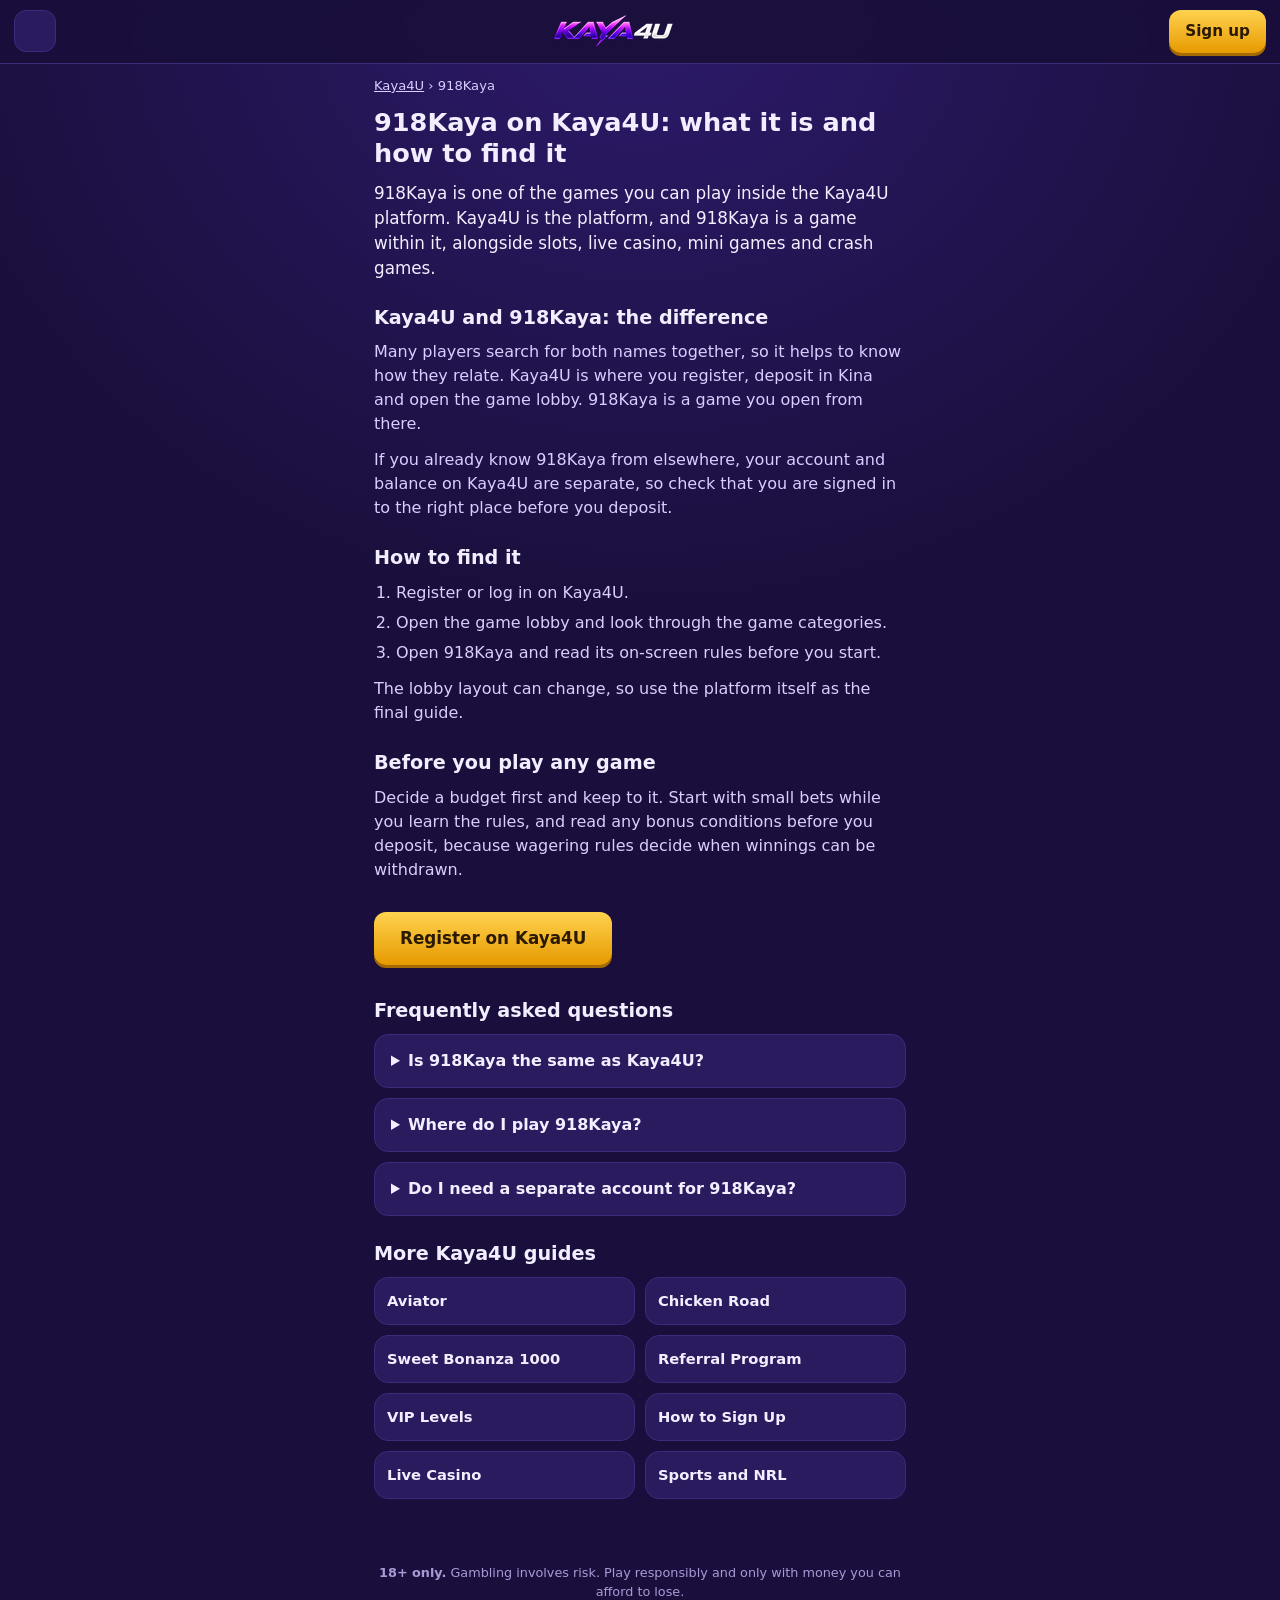
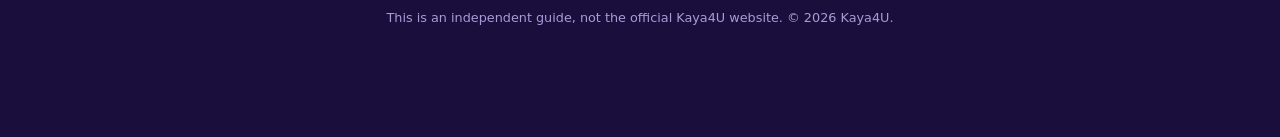
==== 918kaya.html @ 4f1ba61d "Add nine topic pages, guides section, sitemap and clean URLs Co-Authored-By: Claude Sonnet 5.5 <nore" ====
<!DOCTYPE html>
<html lang="en">
<head>
<meta charset="utf-8">
<meta name="viewport" content="width=device-width, initial-scale=1">
<title>918Kaya on Kaya4U – What It Is and How to Find It</title>
<meta name="description" content="What 918Kaya is on the Kaya4U platform, how it relates to Kaya4U, and what to check before you play, for players in Papua New Guinea.">
<meta name="robots" content="index, follow, max-image-preview:large">
<meta name="theme-color" content="#1a0f3c">
<link rel="canonical" href="https://www.kaya4u.app/918kaya">
<link rel="icon" href="/images/favicon.svg" type="image/svg+xml">
<meta property="og:type" content="article">
<meta property="og:site_name" content="Kaya4U">
<meta property="og:title" content="918Kaya on Kaya4U – What It Is and How to Find It">
<meta property="og:description" content="What 918Kaya is on the Kaya4U platform, how it relates to Kaya4U, and what to check before you play, for players in Papua New Guinea.">
<meta property="og:url" content="https://www.kaya4u.app/918kaya">
<meta property="og:image" content="https://www.kaya4u.app/images/og.png">
<meta name="twitter:card" content="summary_large_image">
<link rel="stylesheet" href="/css/style.css">
<script type="application/ld+json">
{ "@context": "https://schema.org", "@graph": [
  { "@type": "WebPage", "@id": "https://www.kaya4u.app/918kaya#page", "url": "https://www.kaya4u.app/918kaya", "name": "918Kaya on Kaya4U – What It Is and How to Find It", "description": "What 918Kaya is on the Kaya4U platform, how it relates to Kaya4U, and what to check before you play, for players in Papua New Guinea.", "inLanguage": "en-PG", "isPartOf": { "@id": "https://www.kaya4u.app/#website" } },
  { "@type": "BreadcrumbList", "itemListElement": [
    { "@type": "ListItem", "position": 1, "name": "Kaya4U", "item": "https://www.kaya4u.app/" },
    { "@type": "ListItem", "position": 2, "name": "918Kaya", "item": "https://www.kaya4u.app/918kaya" } ] },
  { "@type": "FAQPage", "mainEntity": [{ "@type": "Question", "name": "Is 918Kaya the same as Kaya4U?", "acceptedAnswer": { "@type": "Answer", "text": "No. Kaya4U is the platform, and 918Kaya is one of the games you can play inside it." } },{ "@type": "Question", "name": "Where do I play 918Kaya?", "acceptedAnswer": { "@type": "Answer", "text": "Register or log in on Kaya4U, open the game lobby and find 918Kaya there. The platform shows the current layout." } },{ "@type": "Question", "name": "Do I need a separate account for 918Kaya?", "acceptedAnswer": { "@type": "Answer", "text": "Check the platform when you register. Your Kaya4U account is the one you use to deposit and play, so make sure you are signed in to the right place." } }] }
] }
</script>
</head>
<body>
<header class="topbar">
  <button class="menu-btn" id="menu-btn" aria-label="Open menu" aria-expanded="false" aria-controls="nav"><span></span><span></span><span></span></button>
  <a class="logo" href="/" aria-label="Kaya4U home"><img src="/images/logo.png" alt="Kaya4U" width="120" height="32"></a>
  <div class="auth"><a class="btn btn-gold" href="https://kaya4u.com/register" rel="nofollow noopener">Sign up</a></div>
  <nav class="nav" id="nav" hidden>
    <a href="/">Home</a><a href="/918kaya">918Kaya</a><a href="/aviator">Aviator</a><a href="/chicken-road">Chicken Road</a><a href="/sweet-bonanza">Sweet Bonanza 1000</a><a href="/live-casino">Live Casino</a><a href="/sports">Sports and NRL</a><a href="/referral">Referral Program</a><a href="/vip">VIP Levels</a><a href="/sign-up">How to Sign Up</a>
  </nav>
</header>
<main class="wrap article">
  <p class="crumbs"><a href="/">Kaya4U</a> &rsaquo; 918Kaya</p>
  
  <h1>918Kaya on Kaya4U: what it is and how to find it</h1>
  <p class="lead">918Kaya is one of the games you can play inside the Kaya4U platform. Kaya4U is the platform, and 918Kaya is a game within it, alongside slots, live casino, mini games and crash games.</p>
  <section><h2>Kaya4U and 918Kaya: the difference</h2>
  <p>Many players search for both names together, so it helps to know how they relate. Kaya4U is where you register, deposit in Kina and open the game lobby. 918Kaya is a game you open from there.</p>
  <p>If you already know 918Kaya from elsewhere, your account and balance on Kaya4U are separate, so check that you are signed in to the right place before you deposit.</p></section>
  <section><h2>How to find it</h2>
  <ol class="steps-list"><li>Register or log in on Kaya4U.</li><li>Open the game lobby and look through the game categories.</li><li>Open 918Kaya and read its on-screen rules before you start.</li></ol>
  <p>The lobby layout can change, so use the platform itself as the final guide.</p></section>
  <section><h2>Before you play any game</h2>
  <p>Decide a budget first and keep to it. Start with small bets while you learn the rules, and read any bonus conditions before you deposit, because wagering rules decide when winnings can be withdrawn.</p></section>
  <p><a class="btn btn-gold btn-lg" href="https://kaya4u.com/register" rel="nofollow noopener">Register on Kaya4U</a></p>
  <section aria-labelledby="faq-h">
    <h2 id="faq-h">Frequently asked questions</h2>
    <details><summary>Is 918Kaya the same as Kaya4U?</summary><p>No. Kaya4U is the platform, and 918Kaya is one of the games you can play inside it.</p></details>
    <details><summary>Where do I play 918Kaya?</summary><p>Register or log in on Kaya4U, open the game lobby and find 918Kaya there. The platform shows the current layout.</p></details>
    <details><summary>Do I need a separate account for 918Kaya?</summary><p>Check the platform when you register. Your Kaya4U account is the one you use to deposit and play, so make sure you are signed in to the right place.</p></details>
  </section>
  <section aria-labelledby="more-h">
    <h2 id="more-h">More Kaya4U guides</h2>
    <div class="related"><a class="box" href="/aviator"><h3>Aviator</h3></a><a class="box" href="/chicken-road"><h3>Chicken Road</h3></a><a class="box" href="/sweet-bonanza"><h3>Sweet Bonanza 1000</h3></a><a class="box" href="/referral"><h3>Referral Program</h3></a><a class="box" href="/vip"><h3>VIP Levels</h3></a><a class="box" href="/sign-up"><h3>How to Sign Up</h3></a><a class="box" href="/live-casino"><h3>Live Casino</h3></a><a class="box" href="/sports"><h3>Sports and NRL</h3></a></div>
  </section>
</main>
<footer class="footer">
  <p><strong>18+ only.</strong> Gambling involves risk. Play responsibly and only with money you can afford to lose.</p>
  <p>This is an independent guide, not the official Kaya4U website. &copy; <span id="yr">2026</span> Kaya4U.</p>
</footer>
<script src="/js/page.js" defer></script>
</body>
</html>
---- css/style.css ----
:root{--bg:#1a0f3c;--bg2:#251553;--card:#2a1a5e;--line:#3d2a7a;--gold:#ffc83d;--purple:#8a4dff;--text:#f3eeff;--mute:#a99ad6}
*{box-sizing:border-box;margin:0;padding:0}
html{scroll-behavior:smooth;scroll-padding-top:70px}
body{background:radial-gradient(120% 60% at 50% 0,#2d1a6b,var(--bg) 60%);color:var(--text);font:16px/1.5 system-ui,-apple-system,"Segoe UI",Roboto,sans-serif;padding-bottom:84px;min-height:100vh}
a{color:inherit;text-decoration:none}
ul,ol{list-style:none}
.sr-only{position:absolute;width:1px;height:1px;overflow:hidden;clip:rect(0 0 0 0)}
.wrap{max-width:560px;margin:0 auto;padding:12px 14px}

/* header */
.topbar{position:sticky;top:0;z-index:20;display:flex;align-items:center;justify-content:space-between;gap:10px;padding:10px 14px;background:rgba(26,15,60,.95);backdrop-filter:blur(8px);border-bottom:1px solid var(--line)}
.menu-btn{width:42px;height:42px;border-radius:12px;border:1px solid var(--line);background:var(--card);display:flex;flex-direction:column;justify-content:center;gap:5px;padding:0 10px;cursor:pointer}
.menu-btn span{height:2px;background:var(--text);border-radius:2px}
.logo{font-weight:900;font-size:1.5rem;font-style:italic;letter-spacing:.5px;color:#c9a6ff}
.logo img{display:block;height:32px;width:auto}
.auth{display:flex;gap:8px}
.nav{position:absolute;top:100%;left:0;right:0;background:var(--bg2);border-bottom:1px solid var(--line);display:flex;flex-direction:column}
.nav[hidden]{display:none}
.nav a{padding:14px 20px;border-top:1px solid var(--line)}

/* buttons */
.btn{display:inline-block;border:0;border-radius:12px;padding:10px 16px;font-weight:800;font-size:.95rem;cursor:pointer;color:#fff;text-align:center}
.btn-gold{background:linear-gradient(#ffd24f,#e69a00);color:#2b1a00;box-shadow:0 3px 0 #a56b00}
.btn-purple{background:linear-gradient(#9d63ff,#6b2fe0);box-shadow:0 3px 0 #3f1a96}
.btn-lg{padding:14px 26px;font-size:1.05rem}

/* hero */
.slider{position:relative;border-radius:18px;border:1px solid var(--line);overflow:hidden}
.slides{display:flex;overflow-x:auto;scroll-snap-type:x mandatory;scrollbar-width:none}
.slides::-webkit-scrollbar{display:none}
.slide{display:block;flex:0 0 100%;scroll-snap-align:start;aspect-ratio:16/5}
.slide img{display:block;width:100%;height:100%;object-fit:cover}
.slider.single .sl-btn,.slider.single .dots{display:none}
.intro{margin:16px 2px 4px}
.intro h1{font-size:1.25rem;margin:0 0 4px}
.intro p{color:var(--mute);font-size:.9rem}
.s2{background:linear-gradient(120deg,#2a0b4d,#a0267a 65%,#ff6a3d)}
.s3{background:linear-gradient(120deg,#0b1a3d,#1f5fc0 60%,#3bb5ff)}
.slide h2{font-size:1.6rem;line-height:1.15;margin:6px 0 8px}
.sl-btn{position:absolute;top:50%;transform:translateY(-50%);width:34px;height:34px;border:0;border-radius:50%;background:#000a;color:#fff;font-size:1.5rem;line-height:1;cursor:pointer;z-index:2}
.prev{left:8px}.next{right:8px}
.dots{position:absolute;bottom:8px;left:0;right:0;display:flex;justify-content:center;gap:7px;z-index:2}
.dots button{width:8px;height:8px;border:0;border-radius:99px;background:#fff6;padding:0;cursor:pointer;transition:width .2s}
.dots button.on{width:22px;background:var(--gold)}
.hero-copy{position:relative;z-index:1;padding:22px 20px;max-width:75%}
.eyebrow{color:var(--gold);font-weight:900;text-transform:uppercase;letter-spacing:.06em;font-size:.85rem}
h1{font-size:1.6rem;line-height:1.15;margin:6px 0 8px}
.hero p:not(.eyebrow){color:#e2d8ff;font-size:.92rem;margin-bottom:14px}
.hero-art .chip{position:absolute;font-size:3.2rem;filter:drop-shadow(0 6px 10px #0008)}
.c1{right:14px;top:14px;font-size:4rem!important}.c2{right:70px;bottom:14px}.c3{right:10px;bottom:20px;font-size:2.4rem!important}

/* ticker */
.ticker{display:flex;align-items:center;gap:10px;margin:14px 0;padding:10px 12px;border:1px solid var(--line);border-radius:16px;background:var(--bg2)}
.ticker-track{flex:1;overflow:hidden;white-space:nowrap;color:var(--mute);font-size:.85rem;font-weight:600}
.ticker-track span{display:inline-block;padding-left:100%;animation:tick 22s linear infinite}
@keyframes tick{to{transform:translateX(-100%)}}
.search-btn{width:46px;height:46px;border-radius:14px;background:linear-gradient(#9d63ff,#6b2fe0);display:grid;place-items:center;font-size:1.3rem}

/* sections */
section{margin-bottom:24px}
.sec-title{display:flex;align-items:center;gap:10px;font-size:1.3rem;margin:18px 0 12px}
.sec-ico{display:grid;place-items:center;width:40px;height:40px;border-radius:10px;background:linear-gradient(#ffd24f,#e69a00);font-size:1.3rem}
h3.sec-title .sec-ico{background:none;width:auto;height:auto}
.pill{margin-left:auto;font-size:.8rem;font-weight:800;padding:5px 14px;border-radius:99px;background:linear-gradient(#9d63ff,#6b2fe0)}
.note{color:var(--mute);font-size:.72rem;margin-top:6px}

/* wins */
.wins-wrap{overflow:hidden}
.wins{display:flex;gap:10px;width:max-content;padding-bottom:6px;animation:wins-scroll 40s linear infinite}
.wins-wrap:hover .wins{animation-play-state:paused}
@keyframes wins-scroll{to{transform:translateX(calc(-50% - 5px))}}
@media(prefers-reduced-motion:reduce){.wins-wrap{overflow-x:auto}.wins{animation:none}}
.win{flex:0 0 100px;scroll-snap-align:start;text-align:center}
.win strong{display:block;color:var(--gold);margin-top:6px}
.win small{color:var(--mute)}
img.tile{display:block;width:100px;object-fit:cover}
.tile{height:100px;border-radius:12px;display:grid;place-items:center;padding:6px;font-weight:900;font-size:.8rem;text-shadow:0 2px 4px #000a}
.t-pink{background:linear-gradient(135deg,#ff6fb5,#8b2cff)}
.t-blue{background:linear-gradient(135deg,#1c8cff,#0b52b8)}
.t-dark{background:linear-gradient(135deg,#3a0d0d,#0b0b14)}
.t-gold{background:linear-gradient(135deg,#ffcf5a,#6f3bd4)}

/* tabs */
.tabs{display:flex;gap:4px;padding:8px;border:1px solid var(--line);border-radius:18px;background:var(--bg2);overflow-x:auto}
.tab{flex:1;min-width:60px;border:0;border-radius:14px;background:none;color:var(--mute);padding:10px 4px;font-weight:700;font-size:.85rem;cursor:pointer;display:flex;flex-direction:column;align-items:center;gap:2px}
.tab i{font-style:normal;font-size:1.4rem}
.tab.active{background:linear-gradient(#9d63ff,#6b2fe0);color:#fff}

/* cards */
.cards{display:grid;grid-template-columns:repeat(3,1fr);gap:10px}
a.card,.win a{display:block;color:inherit}
.card{background:var(--card);border:1px solid var(--line);border-radius:16px;overflow:hidden;transition:transform .2s}
.card:hover{transform:translateY(-3px)}
.card[hidden]{display:none}
.art{position:relative;aspect-ratio:1/1;display:flex;align-items:flex-end;justify-content:center;padding:8px;text-align:center}
.art img{position:absolute;inset:0;width:100%;height:100%;object-fit:cover}
.art img.top{object-position:center bottom}
.art b{font-size:.95rem;line-height:1.1;text-shadow:0 2px 6px #000c}
.art em{position:absolute;top:6px;right:6px;font-style:normal;font-size:.7rem;font-weight:700;background:#000a;border-radius:99px;padding:2px 8px}
.card h4{font-size:.78rem;font-weight:600;padding:8px 8px 10px;white-space:nowrap;overflow:hidden;text-overflow:ellipsis}
.g-candy{background:linear-gradient(160deg,#ff8ad1,#7b5bff)}
.g-chick{background:linear-gradient(160deg,#ff7a3d,#b3171f)}
.g-chick2{background:linear-gradient(160deg,#ff5d8f,#c01a52)}
.g-money{background:linear-gradient(160deg,#4cd964,#0d7a3a)}
.g-live{background:linear-gradient(160deg,#c0392b,#2b0b18)}
.g-sport{background:linear-gradient(160deg,#2ecc71,#145a32)}
.g-avi{background:linear-gradient(160deg,#c0392b,#14060a)}

/* agent */
.agent{text-align:center;padding:24px 18px;border-radius:18px;border:1px solid var(--line);background:linear-gradient(135deg,#3b1d8a,#1a0f3c)}
.agent h2{font-size:1.4rem;color:var(--gold);margin-bottom:8px}
.agent p{color:#d9ceff;margin-bottom:16px}

/* steps / faq */
.steps li{display:flex;gap:14px;align-items:center;background:var(--card);border:1px solid var(--line);border-radius:14px;padding:12px 14px;margin-bottom:10px}
.steps span{flex:0 0 38px;height:38px;border-radius:50%;display:grid;place-items:center;font-weight:900;background:linear-gradient(#ffd24f,#e69a00);color:#2b1a00}
.steps h3{font-size:1rem}.steps p{color:var(--mute);font-size:.88rem}
details{background:var(--card);border:1px solid var(--line);border-radius:14px;margin-bottom:10px;padding:14px 16px}
summary{cursor:pointer;font-weight:700}
details p{color:#d9ceff;margin-top:10px;font-size:.92rem}

.about{color:#d9ceff;font-size:.92rem}
.footer{max-width:560px;margin:0 auto;padding:10px 14px 20px;text-align:center;color:var(--mute);font-size:.8rem}
.footer p{margin-bottom:6px}

/* bottom tab bar */
.tabbar{position:fixed;left:0;right:0;bottom:0;z-index:30;display:flex;justify-content:space-around;align-items:flex-end;max-width:560px;margin:0 auto;padding:8px 6px 10px;background:#140b30;border-top:1px solid var(--line)}
.tabbar a{display:flex;flex-direction:column;align-items:center;font-size:.72rem;font-weight:700;color:var(--mute);min-width:60px}
.tabbar i{font-style:normal;font-size:1.4rem}
.tabbar .on{color:var(--gold)}
.tabbar .fab{margin-top:-30px;width:68px;height:68px;border-radius:50%;justify-content:center;background:linear-gradient(#9d63ff,#5a22c9);border:3px solid var(--gold);color:#fff;box-shadow:0 0 18px #8a4dff88}
.tabbar .fab span{font-size:.62rem;margin-top:-2px}

@media(min-width:900px){body{background:radial-gradient(80% 50% at 50% 0,#2d1a6b,var(--bg) 70%)}}
@media(prefers-reduced-motion:reduce){.ticker-track span{animation:none;padding-left:0}html{scroll-behavior:auto}}

/* topic pages */
.article{padding-bottom:30px}
.article h1{font-size:1.6rem;line-height:1.2;margin:8px 0 12px}
.article h2{font-size:1.2rem;margin:22px 0 8px}
.article p{color:#d9ceff;margin-bottom:12px}
.article .lead{font-size:1.05rem;color:var(--text)}
.article .btn{margin:6px 0 10px}
.crumbs{font-size:.82rem;color:var(--mute)}
.crumbs a{text-decoration:underline}
.hero-banner{display:block;width:100%;height:auto;border-radius:14px;border:1px solid var(--line);margin:8px 0}
.hero-game{display:block;width:120px;height:120px;border-radius:16px;border:1px solid var(--line);margin:8px 0}
.bullets,.steps-list{margin:0 0 12px 22px;color:#d9ceff}
.bullets{list-style:disc}.steps-list{list-style:decimal}
.bullets li,.steps-list li{margin-bottom:6px}
.related{display:grid;grid-template-columns:repeat(2,1fr);gap:10px}
.related .box{display:block;padding:12px;background:var(--card);border:1px solid var(--line);border-radius:14px}
.related .box h3{font-size:.92rem;margin:0}
.explore{display:grid;grid-template-columns:repeat(2,1fr);gap:10px}
.explore a{display:block;background:var(--card);border:1px solid var(--line);border-radius:14px;padding:12px;font-weight:700;font-size:.92rem}
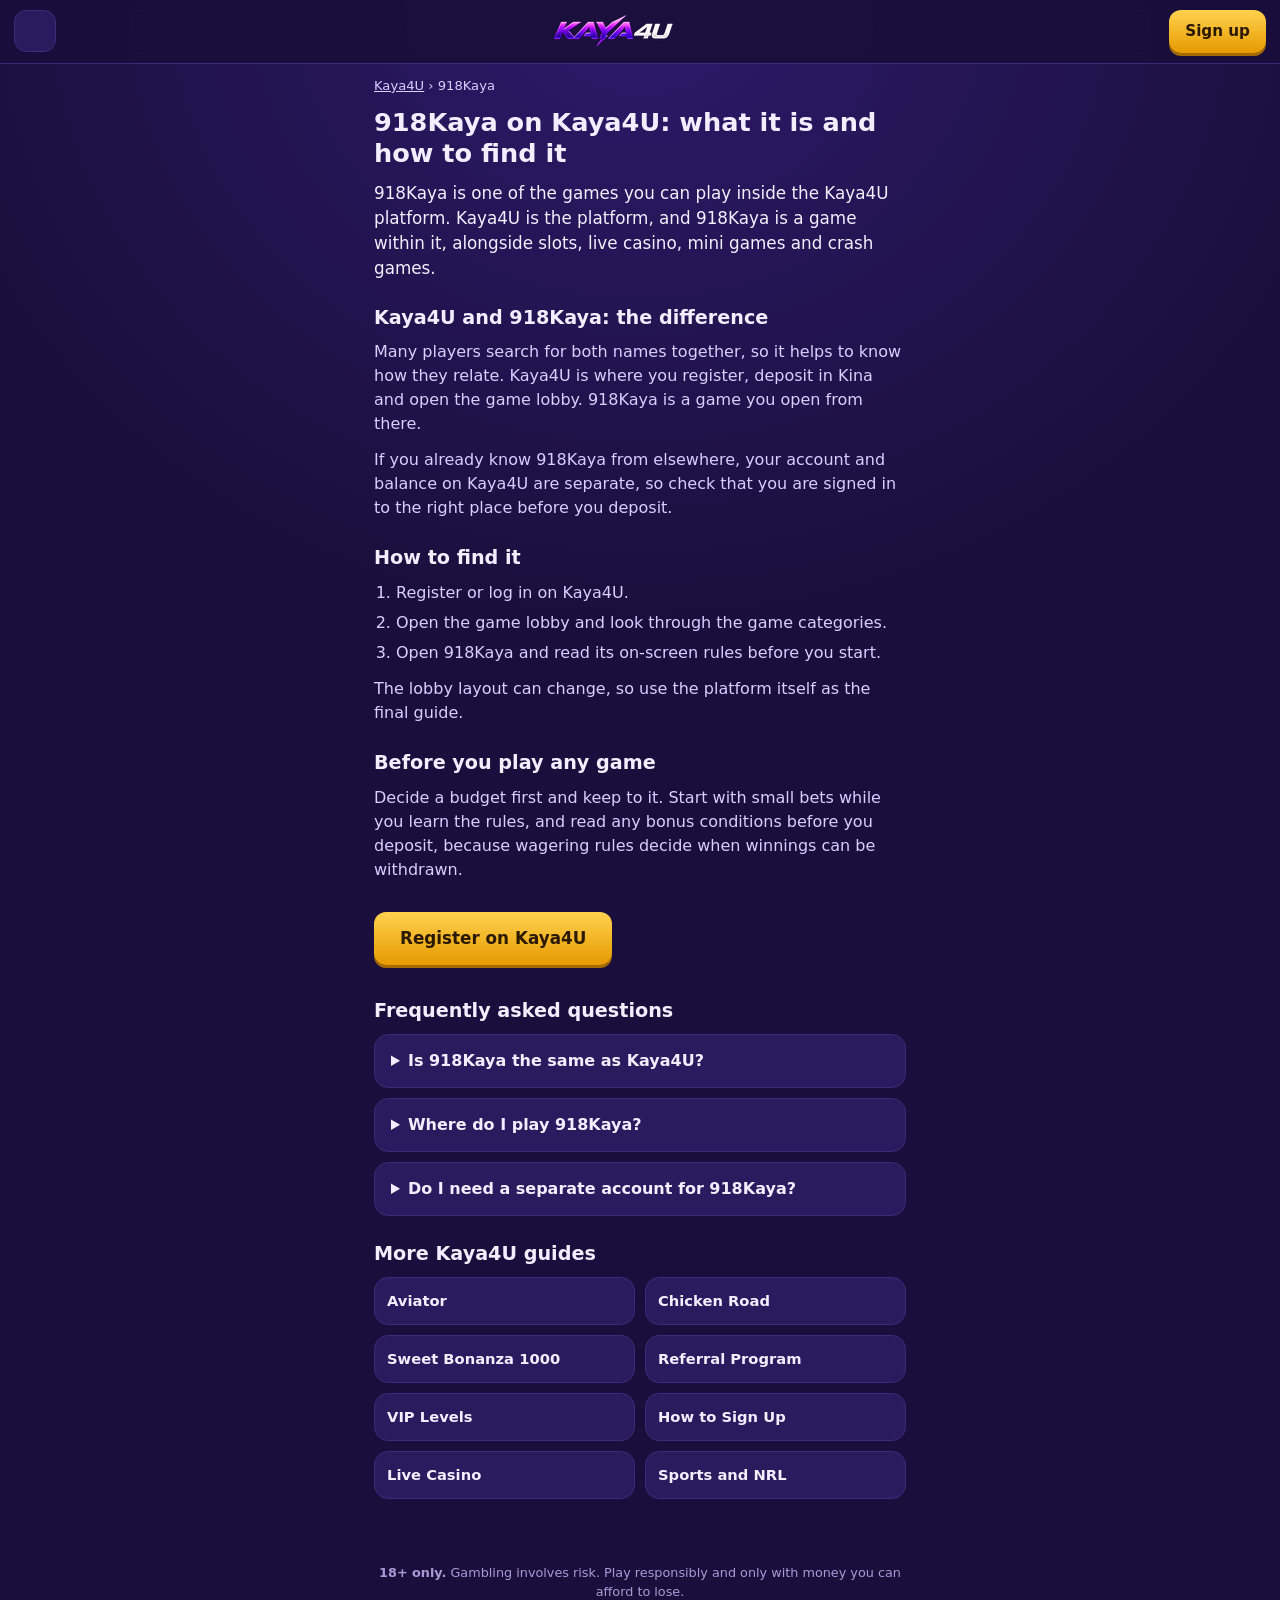
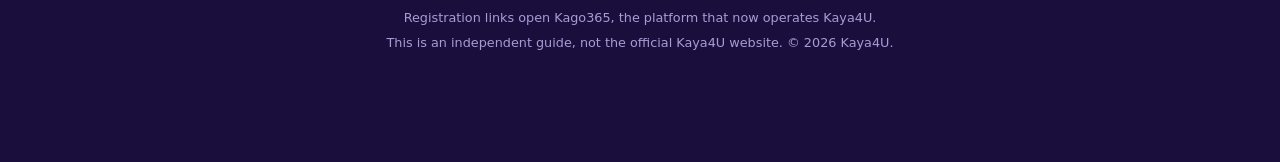
==== commit 509ecf86: "Point all register buttons to Kago365 referral link and add disclosure Co-Authored-By: Claude Sonnet" ====
--- a/918kaya.html
+++ b/918kaya.html
@@ -31,7 +31,7 @@
 <header class="topbar">
   <button class="menu-btn" id="menu-btn" aria-label="Open menu" aria-expanded="false" aria-controls="nav"><span></span><span></span><span></span></button>
   <a class="logo" href="/" aria-label="Kaya4U home"><img src="/images/logo.png" alt="Kaya4U" width="120" height="32"></a>
-  <div class="auth"><a class="btn btn-gold" href="https://kaya4u.com/register" rel="nofollow noopener">Sign up</a></div>
+  <div class="auth"><a class="btn btn-gold" href="https://kago365.com/RFA55188AA0" rel="nofollow noopener">Sign up</a></div>
   <nav class="nav" id="nav" hidden>
     <a href="/">Home</a><a href="/918kaya">918Kaya</a><a href="/aviator">Aviator</a><a href="/chicken-road">Chicken Road</a><a href="/sweet-bonanza">Sweet Bonanza 1000</a><a href="/live-casino">Live Casino</a><a href="/sports">Sports and NRL</a><a href="/referral">Referral Program</a><a href="/vip">VIP Levels</a><a href="/sign-up">How to Sign Up</a>
   </nav>
@@ -49,7 +49,7 @@
   <p>The lobby layout can change, so use the platform itself as the final guide.</p></section>
   <section><h2>Before you play any game</h2>
   <p>Decide a budget first and keep to it. Start with small bets while you learn the rules, and read any bonus conditions before you deposit, because wagering rules decide when winnings can be withdrawn.</p></section>
-  <p><a class="btn btn-gold btn-lg" href="https://kaya4u.com/register" rel="nofollow noopener">Register on Kaya4U</a></p>
+  <p><a class="btn btn-gold btn-lg" href="https://kago365.com/RFA55188AA0" rel="nofollow noopener">Register on Kaya4U</a></p>
   <section aria-labelledby="faq-h">
     <h2 id="faq-h">Frequently asked questions</h2>
     <details><summary>Is 918Kaya the same as Kaya4U?</summary><p>No. Kaya4U is the platform, and 918Kaya is one of the games you can play inside it.</p></details>
@@ -63,6 +63,7 @@
 </main>
 <footer class="footer">
   <p><strong>18+ only.</strong> Gambling involves risk. Play responsibly and only with money you can afford to lose.</p>
+  <p>Registration links open Kago365, the platform that now operates Kaya4U.</p>
   <p>This is an independent guide, not the official Kaya4U website. &copy; <span id="yr">2026</span> Kaya4U.</p>
 </footer>
 <script src="/js/page.js" defer></script>
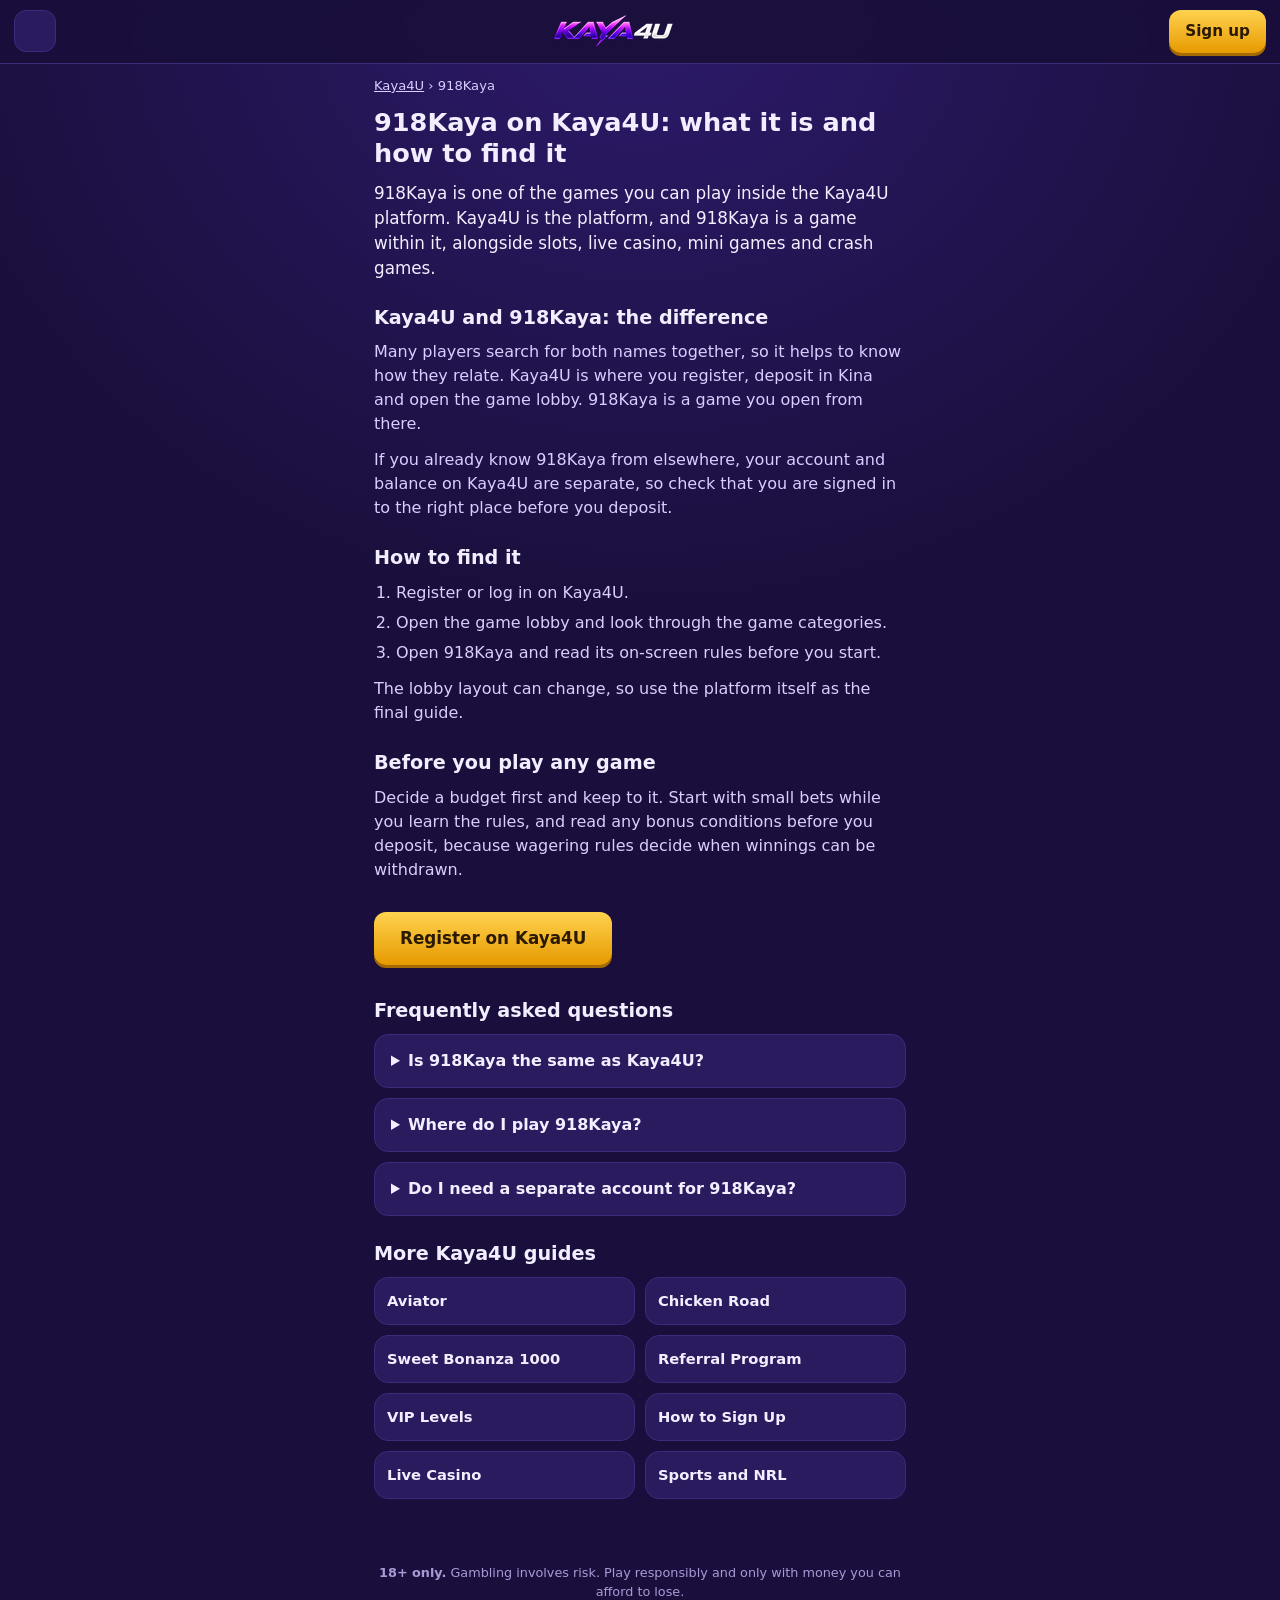
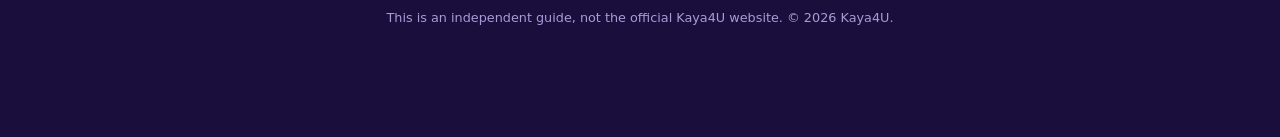
==== commit 8e972a89: "Remove Kago365 registration disclosure line Co-Authored-By: Claude Sonnet 5.5 <noreply@anthropic.com" ====
--- a/918kaya.html
+++ b/918kaya.html
@@ -63,7 +63,6 @@
 </main>
 <footer class="footer">
   <p><strong>18+ only.</strong> Gambling involves risk. Play responsibly and only with money you can afford to lose.</p>
-  <p>Registration links open Kago365, the platform that now operates Kaya4U.</p>
   <p>This is an independent guide, not the official Kaya4U website. &copy; <span id="yr">2026</span> Kaya4U.</p>
 </footer>
 <script src="/js/page.js" defer></script>
